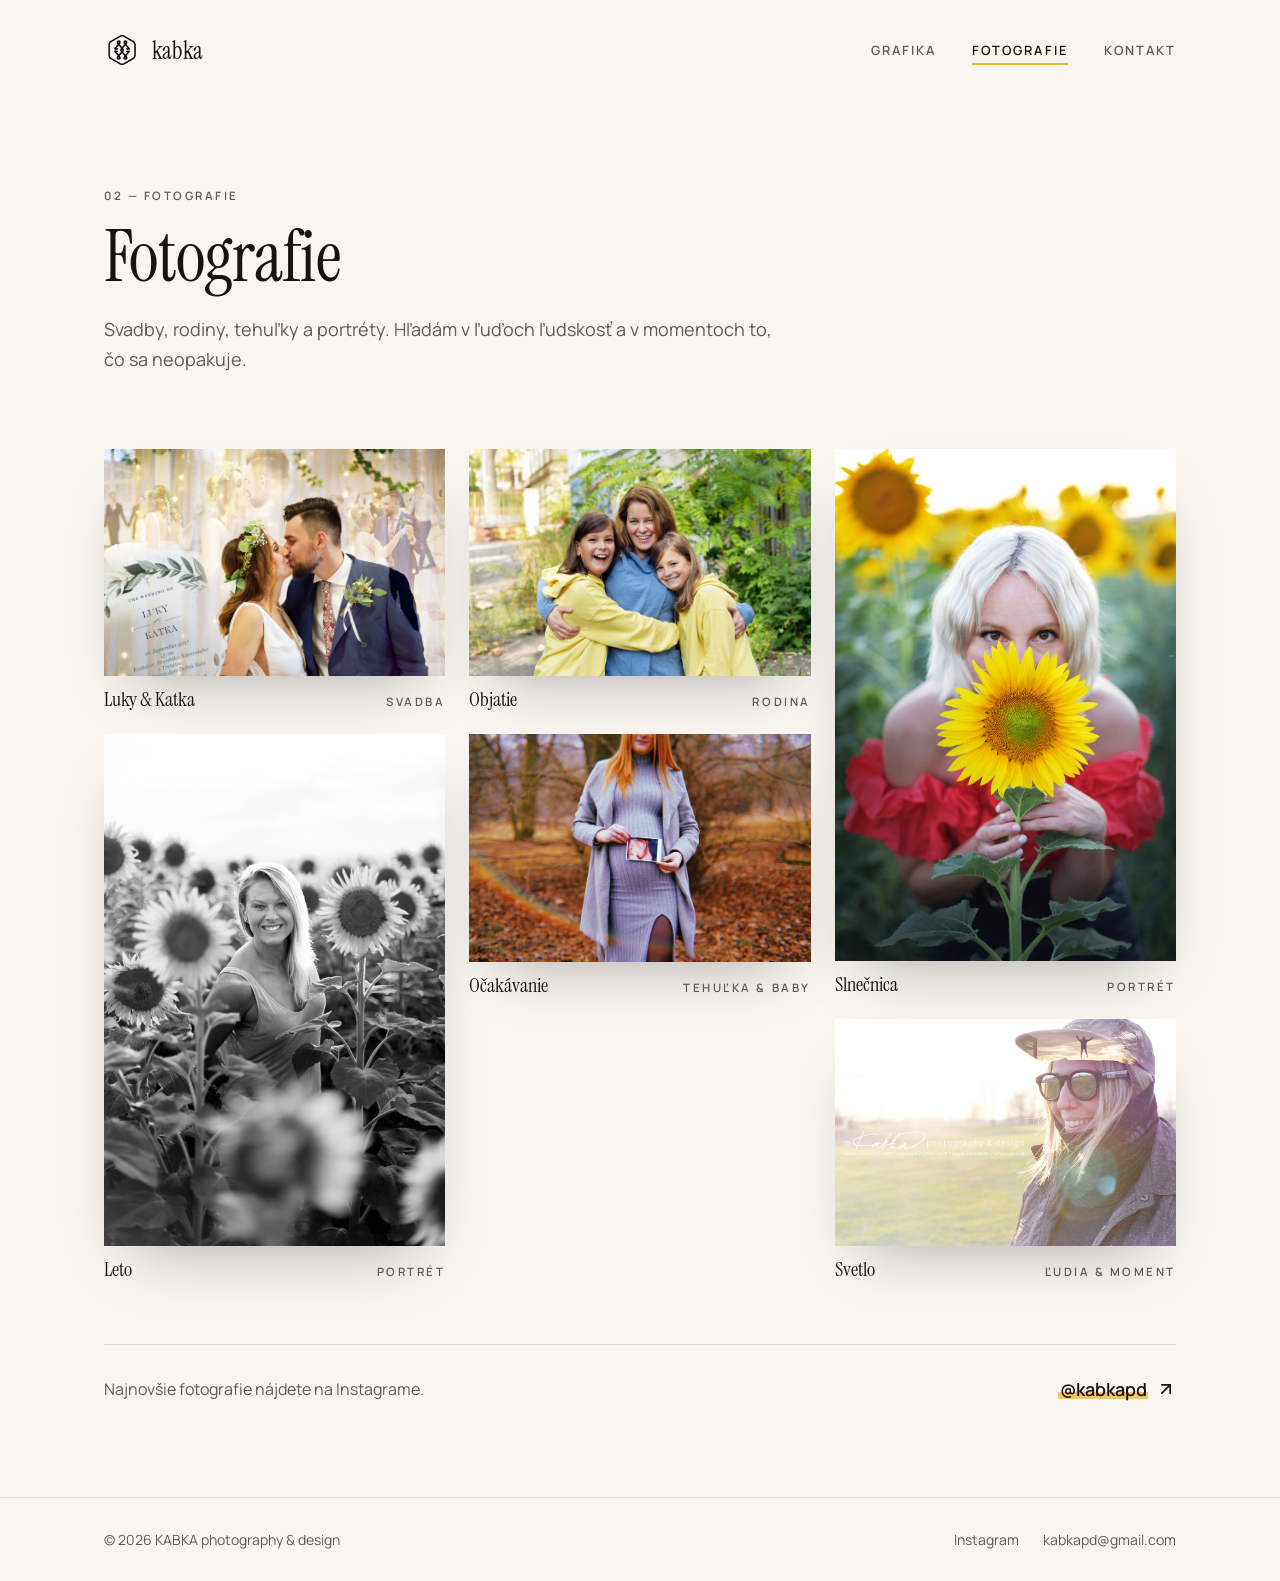
==== fotografie.html @ d6d92ea3 "Nová minimalistická stránka KABKA: úvod, Grafika, Fotografie, Kontakt" ====
<!DOCTYPE html>
<html lang="sk">
<head>
  <meta charset="utf-8">
  <meta name="viewport" content="width=device-width, initial-scale=1">
  <title>Fotografie – svadby, rodiny a portréty | KABKA</title>
  <meta name="description" content="Svadobné, rodinné, tehotenské a portrétne fotografie od KABKA – Bratislava a Trenčín.">
  <meta property="og:title" content="Fotografie | KABKA">
  <meta property="og:description" content="Svadby, rodiny, tehuľky a portréty – fotografie Kataríny Babálovej.">
  <meta property="og:type" content="website">
  <meta property="og:url" content="https://kabkapd.com/fotografie.html">
  <meta name="twitter:card" content="summary_large_image">
  <link rel="canonical" href="https://kabkapd.com/fotografie.html">
  <link rel="icon" type="image/png" href="/favicon.png">
  <link rel="preconnect" href="https://fonts.googleapis.com">
  <link rel="preconnect" href="https://fonts.gstatic.com" crossorigin>
  <link href="https://fonts.googleapis.com/css2?family=Instrument+Serif:ital@0;1&family=Manrope:wght@400;500;600;700&display=swap" rel="stylesheet">
  <link rel="stylesheet" href="/assets/css/site.css">
</head>
<body>
  <div class="page">
    <header class="wrap">
      <div class="site-header">
        <a class="brand" href="/" aria-label="KABKA – úvod">
          <img src="/assets/img/kabka-logo.png" alt="">
          <span class="word">kabka</span>
        </a>
        <nav class="site-nav">
          <a class="nav-link" href="/grafika.html">Grafika</a>
          <a class="nav-link" href="/fotografie.html" aria-current="page">Fotografie</a>
          <a class="nav-link" href="/kontakt.html">Kontakt</a>
        </nav>
      </div>
    </header>

    <main class="wrap">
      <header class="page-head fade-up">
        <p class="eyebrow">02 — Fotografie</p>
        <h1 class="display">Fotografie</h1>
        <p class="lead muted">
          Svadby, rodiny, tehuľky a portréty. Hľadám v ľuďoch ľudskosť a v momentoch to, čo sa
          neopakuje.
        </p>
      </header>

      <div class="work-grid">
        <figure style="animation-delay:0ms">
          <div class="photo-frame r-3-2">
            <img src="/assets/foto/01-svadba-luky-katka.jpg" alt="Novomanželia sa bozkávajú na svadbe" loading="lazy">
          </div>
          <figcaption>
            <span class="work-title">Luky &amp; Katka</span>
            <span class="eyebrow">Svadba</span>
          </figcaption>
        </figure>
        <figure style="animation-delay:80ms">
          <div class="photo-frame r-2-3">
            <img src="/assets/foto/02-leto-portret-cb.jpg" alt="Čiernobiely portrét ženy v slnečnicovom poli" loading="lazy">
          </div>
          <figcaption>
            <span class="work-title">Leto</span>
            <span class="eyebrow">Portrét</span>
          </figcaption>
        </figure>
        <figure style="animation-delay:160ms">
          <div class="photo-frame r-3-2">
            <img src="/assets/foto/03-rodina-objatie.jpg" alt="Mama objíma dve dcéry v žltých mikinách" loading="lazy">
          </div>
          <figcaption>
            <span class="work-title">Objatie</span>
            <span class="eyebrow">Rodina</span>
          </figcaption>
        </figure>
        <figure style="animation-delay:240ms">
          <div class="photo-frame r-3-2">
            <img src="/assets/foto/04-tehulka-ocakavanie.jpg" alt="Tehotná žena v jesennom lese drží fotku z ultrazvuku" loading="lazy">
          </div>
          <figcaption>
            <span class="work-title">Očakávanie</span>
            <span class="eyebrow">Tehuľka &amp; baby</span>
          </figcaption>
        </figure>
        <figure style="animation-delay:320ms">
          <div class="photo-frame r-2-3">
            <img src="/assets/foto/05-slnecnica-portret.jpg" alt="Portrét ženy so slnečnicou pred tvárou" loading="lazy">
          </div>
          <figcaption>
            <span class="work-title">Slnečnica</span>
            <span class="eyebrow">Portrét</span>
          </figcaption>
        </figure>
        <figure style="animation-delay:400ms">
          <div class="photo-frame r-3-2">
            <img src="/assets/foto/06-svetlo-portret.jpg" alt="Usmiata žena v slnečných okuliaroch pri západe slnka" loading="lazy">
          </div>
          <figcaption>
            <span class="work-title">Svetlo</span>
            <span class="eyebrow">Ľudia &amp; moment</span>
          </figcaption>
        </figure>
      </div>

      <div class="ig-note">
        <p>Najnovšie fotografie nájdete na Instagrame.</p>
        <a class="handle-link" href="https://www.instagram.com/kabkapd" target="_blank" rel="noreferrer">
          <span class="marker">@kabkapd</span>
          <svg viewBox="0 0 24 24" fill="none" stroke="currentColor" stroke-width="2" stroke-linecap="round" stroke-linejoin="round" aria-hidden="true"><path d="M7 7h10v10"/><path d="M7 17 17 7"/></svg>
        </a>
      </div>
    </main>

    <footer class="site-footer">
      <div class="wrap row">
        <p style="margin:0">© 2026 KABKA photography &amp; design</p>
        <div class="links">
          <a href="https://www.instagram.com/kabkapd" target="_blank" rel="noreferrer">Instagram</a>
          <a href="mailto:kabkapd@gmail.com">kabkapd@gmail.com</a>
        </div>
      </div>
    </footer>
  </div>
</body>
</html>
---- assets/css/site.css ----
/* KABKA – static site styles (GitHub Pages) */

:root {
  --paper: oklch(0.975 0.008 85);
  --ink: oklch(0.19 0.012 60);
  --muted: oklch(0.94 0.012 85);
  --muted-ink: oklch(0.47 0.015 60);
  --accent: oklch(0.8 0.15 82);
  --line: oklch(0.88 0.012 80);
  --shadow-photo: 0 30px 60px -30px color-mix(in oklab, var(--ink) 35%, transparent);
  --ease-soft: cubic-bezier(0.22, 1, 0.36, 1);
}

* {
  box-sizing: border-box;
}

html {
  scroll-behavior: smooth;
}

body {
  margin: 0;
  background: var(--paper);
  color: var(--ink);
  font-family: "Manrope", ui-sans-serif, system-ui, sans-serif;
  -webkit-font-smoothing: antialiased;
}

::selection {
  background: var(--accent);
  color: var(--ink);
}

a {
  color: inherit;
  text-decoration: none;
}

img {
  display: block;
  max-width: 100%;
}

.page {
  display: flex;
  min-height: 100vh;
  flex-direction: column;
}

main {
  flex: 1;
}

.wrap {
  width: 100%;
  max-width: 1152px;
  margin-inline: auto;
  padding-inline: 1.5rem;
}

@media (min-width: 768px) {
  .wrap {
    padding-inline: 2.5rem;
  }
}

/* ---------- type ---------- */

.display {
  font-family: "Instrument Serif", ui-serif, Georgia, serif;
  font-weight: 400;
  letter-spacing: -0.01em;
  line-height: 0.95;
}

.eyebrow {
  font-size: 0.72rem;
  font-weight: 600;
  letter-spacing: 0.22em;
  text-transform: uppercase;
  color: var(--muted-ink);
}

.lead {
  font-size: 1.125rem;
  line-height: 1.65;
}

.muted {
  color: var(--muted-ink);
}

.marker {
  background-image: linear-gradient(
    transparent 62%,
    color-mix(in oklab, var(--accent) 70%, transparent) 62%,
    color-mix(in oklab, var(--accent) 70%, transparent) 90%,
    transparent 90%
  );
  padding: 0 0.08em;
}

/* ---------- header ---------- */

.site-header {
  display: flex;
  align-items: center;
  justify-content: space-between;
  gap: 1rem;
  padding-block: 1.5rem;
}

@media (min-width: 768px) {
  .site-header {
    padding-block: 2rem;
  }
}

.brand {
  display: flex;
  align-items: center;
  gap: 0.75rem;
}

.brand img {
  height: 2.25rem;
  width: 2.25rem;
  object-fit: contain;
}

.brand .word {
  font-family: "Instrument Serif", ui-serif, Georgia, serif;
  font-size: 1.5rem;
  display: none;
}

@media (min-width: 640px) {
  .brand .word {
    display: inline;
  }
}

.site-nav {
  display: flex;
  align-items: center;
  gap: 1rem;
}

@media (min-width: 640px) {
  .site-nav {
    gap: 2.25rem;
  }
}

.nav-link {
  position: relative;
  font-size: 0.8rem;
  font-weight: 600;
  letter-spacing: 0.16em;
  text-transform: uppercase;
  color: var(--muted-ink);
  transition: color 0.3s var(--ease-soft);
}

.nav-link::after {
  content: "";
  position: absolute;
  left: 0;
  right: 0;
  bottom: -6px;
  height: 2px;
  background: var(--accent);
  transform: scaleX(0);
  transform-origin: left;
  transition: transform 0.4s var(--ease-soft);
}

.nav-link:hover,
.nav-link[aria-current="page"] {
  color: var(--ink);
}

.nav-link:hover::after,
.nav-link[aria-current="page"]::after {
  transform: scaleX(1);
}

/* ---------- photo frames ---------- */

.photo-frame {
  overflow: hidden;
  background: var(--muted);
  box-shadow: var(--shadow-photo);
}

.photo-frame img {
  width: 100%;
  height: 100%;
  object-fit: cover;
  transition: transform 1.2s var(--ease-soft);
}

.photo-frame:hover img {
  transform: scale(1.03);
}

.r-3-2 { aspect-ratio: 3 / 2; }
.r-2-3 { aspect-ratio: 2 / 3; }
.r-7-6 { aspect-ratio: 7 / 6; }
.r-5-7 { aspect-ratio: 5 / 7; }
.r-4-3 { aspect-ratio: 4 / 3; }
.r-square { aspect-ratio: 1 / 1; }

/* ---------- buttons ---------- */

.btn {
  display: inline-flex;
  align-items: center;
  justify-content: center;
  gap: 0.5rem;
  border-radius: 999px;
  padding: 0.875rem 1.75rem;
  font-size: 0.95rem;
  font-weight: 600;
  font-family: inherit;
  border: 1px solid transparent;
  transition: background 0.2s, border-color 0.2s, transform 0.2s;
}

.btn svg {
  width: 1.15rem;
  height: 1.15rem;
}

.btn-dark {
  background: var(--ink);
  color: var(--paper);
}

.btn-dark:hover {
  background: color-mix(in oklab, var(--ink) 88%, transparent);
}

.btn-outline {
  border-color: var(--line);
  color: var(--ink);
}

.btn-outline:hover {
  background: var(--muted);
}

/* ---------- hero ---------- */

.hero {
  display: grid;
  gap: 3rem;
  padding-top: 2rem;
  align-items: center;
}

@media (min-width: 768px) {
  .hero {
    grid-template-columns: 1.15fr 1fr;
    gap: 4rem;
    padding-top: 4rem;
  }
}

.hero h1 {
  margin: 1.5rem 0 0;
  font-size: clamp(4.5rem, 10vw, 9rem);
}

.hero .accent-dot {
  color: var(--accent);
}

.hero .sub {
  margin: 1.5rem 0 0;
  font-size: clamp(1.875rem, 4vw, 2.25rem);
  font-style: italic;
}

.hero .intro {
  margin-top: 2rem;
  max-width: 28rem;
}

.hero-actions {
  display: flex;
  flex-wrap: wrap;
  gap: 0.75rem;
  margin-top: 2.5rem;
}

.hero-photo {
  width: 100%;
  max-width: 24rem;
  margin-inline: auto;
}

@media (min-width: 768px) {
  .hero-photo {
    max-width: none;
  }
}

/* ---------- portfolio strip ---------- */

.strip {
  margin-top: 7rem;
}

@media (min-width: 768px) {
  .strip {
    margin-top: 9rem;
  }
}

.strip-head {
  display: flex;
  flex-direction: column;
  justify-content: space-between;
  gap: 1.5rem;
}

@media (min-width: 768px) {
  .strip-head {
    flex-direction: row;
    align-items: flex-end;
  }
}

.strip-head h2 {
  margin: 1rem 0 0;
  font-size: clamp(2.5rem, 6vw, 3.75rem);
}

.handle-link {
  display: inline-flex;
  flex-shrink: 0;
  align-items: center;
  gap: 0.5rem;
  font-size: 1.125rem;
  font-weight: 600;
}

.handle-link svg {
  width: 1.25rem;
  height: 1.25rem;
  transition: transform 0.3s var(--ease-soft);
}

.handle-link:hover svg {
  transform: translate(0.125rem, -0.125rem);
}

.strip-grid {
  display: grid;
  grid-template-columns: repeat(3, 1fr);
  gap: 0.75rem;
  margin-top: 2.5rem;
}

@media (min-width: 640px) {
  .strip-grid {
    gap: 1.25rem;
  }
}

/* ---------- cards ---------- */

.cards {
  display: grid;
  gap: 1px;
  background: var(--line);
  border: 1px solid var(--line);
  overflow: hidden;
  margin-top: 7rem;
}

@media (min-width: 640px) {
  .cards {
    grid-template-columns: repeat(3, 1fr);
  }
}

.card {
  display: flex;
  align-items: flex-end;
  justify-content: space-between;
  gap: 1rem;
  background: var(--paper);
  padding: 2rem;
  transition: background 0.2s;
}

.card:hover {
  background: var(--muted);
}

.card .card-title {
  font-size: 2.25rem;
}

.card .card-note {
  margin: 0.5rem 0 0;
  font-size: 0.875rem;
  color: var(--muted-ink);
}

.card svg {
  width: 1.5rem;
  height: 1.5rem;
  color: var(--muted-ink);
  transition: transform 0.3s var(--ease-soft), color 0.3s;
}

.card:hover svg {
  transform: translate(0, -0.25rem);
  color: var(--ink);
}

/* ---------- page header ---------- */

.page-head {
  max-width: 42rem;
  padding-bottom: 3.5rem;
  padding-top: 2rem;
}

@media (min-width: 768px) {
  .page-head {
    padding-top: 4rem;
  }
}

.page-head h1 {
  margin: 1.25rem 0 0;
  font-size: clamp(3.5rem, 8vw, 4.5rem);
}

.page-head p {
  margin-top: 1.5rem;
}

/* ---------- work grid ---------- */

.work-grid {
  columns: 1;
  gap: 1.5rem;
}

@media (min-width: 640px) {
  .work-grid {
    columns: 2;
  }
}

@media (min-width: 1024px) {
  .work-grid {
    columns: 3;
  }
}

.work-grid figure {
  break-inside: avoid;
  margin: 0 0 1.5rem;
  animation: fade-up 0.9s var(--ease-soft) both;
}

.work-grid figcaption {
  display: flex;
  align-items: baseline;
  justify-content: space-between;
  gap: 1rem;
  margin-top: 0.75rem;
}

.work-grid .work-title {
  font-family: "Instrument Serif", ui-serif, Georgia, serif;
  font-size: 1.25rem;
  line-height: 1.1;
}

/* ---------- instagram note ---------- */

.ig-note {
  display: flex;
  flex-direction: column;
  align-items: flex-start;
  justify-content: space-between;
  gap: 1rem;
  border-top: 1px solid var(--line);
  margin-top: 4rem;
  padding-top: 2rem;
}

@media (min-width: 640px) {
  .ig-note {
    flex-direction: row;
    align-items: center;
  }
}

.ig-note p {
  margin: 0;
  max-width: 28rem;
  color: var(--muted-ink);
}

/* ---------- contact ---------- */

.contact {
  display: grid;
  gap: 3.5rem;
  padding-top: 2rem;
}

@media (min-width: 768px) {
  .contact {
    grid-template-columns: 1.2fr 1fr;
    gap: 5rem;
    padding-top: 4rem;
  }
}

.contact h1 {
  margin: 1.25rem 0 0;
  font-size: clamp(3.5rem, 8vw, 4.5rem);
}

.contact-list {
  margin: 3rem 0 0;
  border-top: 1px solid var(--line);
  border-bottom: 1px solid var(--line);
}

.contact-row {
  display: flex;
  align-items: center;
  justify-content: space-between;
  gap: 1rem;
  padding-block: 1.25rem;
  border-bottom: 1px solid var(--line);
}

.contact-row:last-child {
  border-bottom: 0;
}

.contact-row .label {
  width: 7rem;
  flex-shrink: 0;
}

.contact-row .value {
  flex: 1;
  font-size: 1.125rem;
  font-weight: 600;
}

.contact-row svg {
  width: 1.25rem;
  height: 1.25rem;
  color: var(--muted-ink);
  transition: transform 0.3s var(--ease-soft), color 0.3s;
}

.contact-row:hover svg {
  transform: translate(0, -0.125rem);
  color: var(--ink);
}

.sign {
  margin-top: 2.5rem;
  font-size: 0.875rem;
  line-height: 1.6;
  color: var(--muted-ink);
}

.sign .name {
  font-weight: 600;
  color: var(--ink);
}

/* ---------- footer ---------- */

.site-footer {
  border-top: 1px solid var(--line);
  margin-top: 6rem;
  padding-block: 2rem;
}

.site-footer .row {
  display: flex;
  flex-direction: column;
  gap: 0.75rem;
  font-size: 0.875rem;
  color: var(--muted-ink);
}

@media (min-width: 640px) {
  .site-footer .row {
    flex-direction: row;
    align-items: center;
    justify-content: space-between;
  }
}

.site-footer .links {
  display: flex;
  gap: 1.5rem;
}

.site-footer a:hover {
  color: var(--ink);
}

/* ---------- animation ---------- */

.fade-up {
  animation: fade-up 0.9s var(--ease-soft) both;
}

@keyframes fade-up {
  from {
    opacity: 0;
    transform: translateY(14px);
  }
  to {
    opacity: 1;
    transform: translateY(0);
  }
}

@media (prefers-reduced-motion: reduce) {
  .fade-up,
  .work-grid figure {
    animation: none;
  }
  .photo-frame img,
  .card svg,
  .handle-link svg {
    transition: none;
  }
}
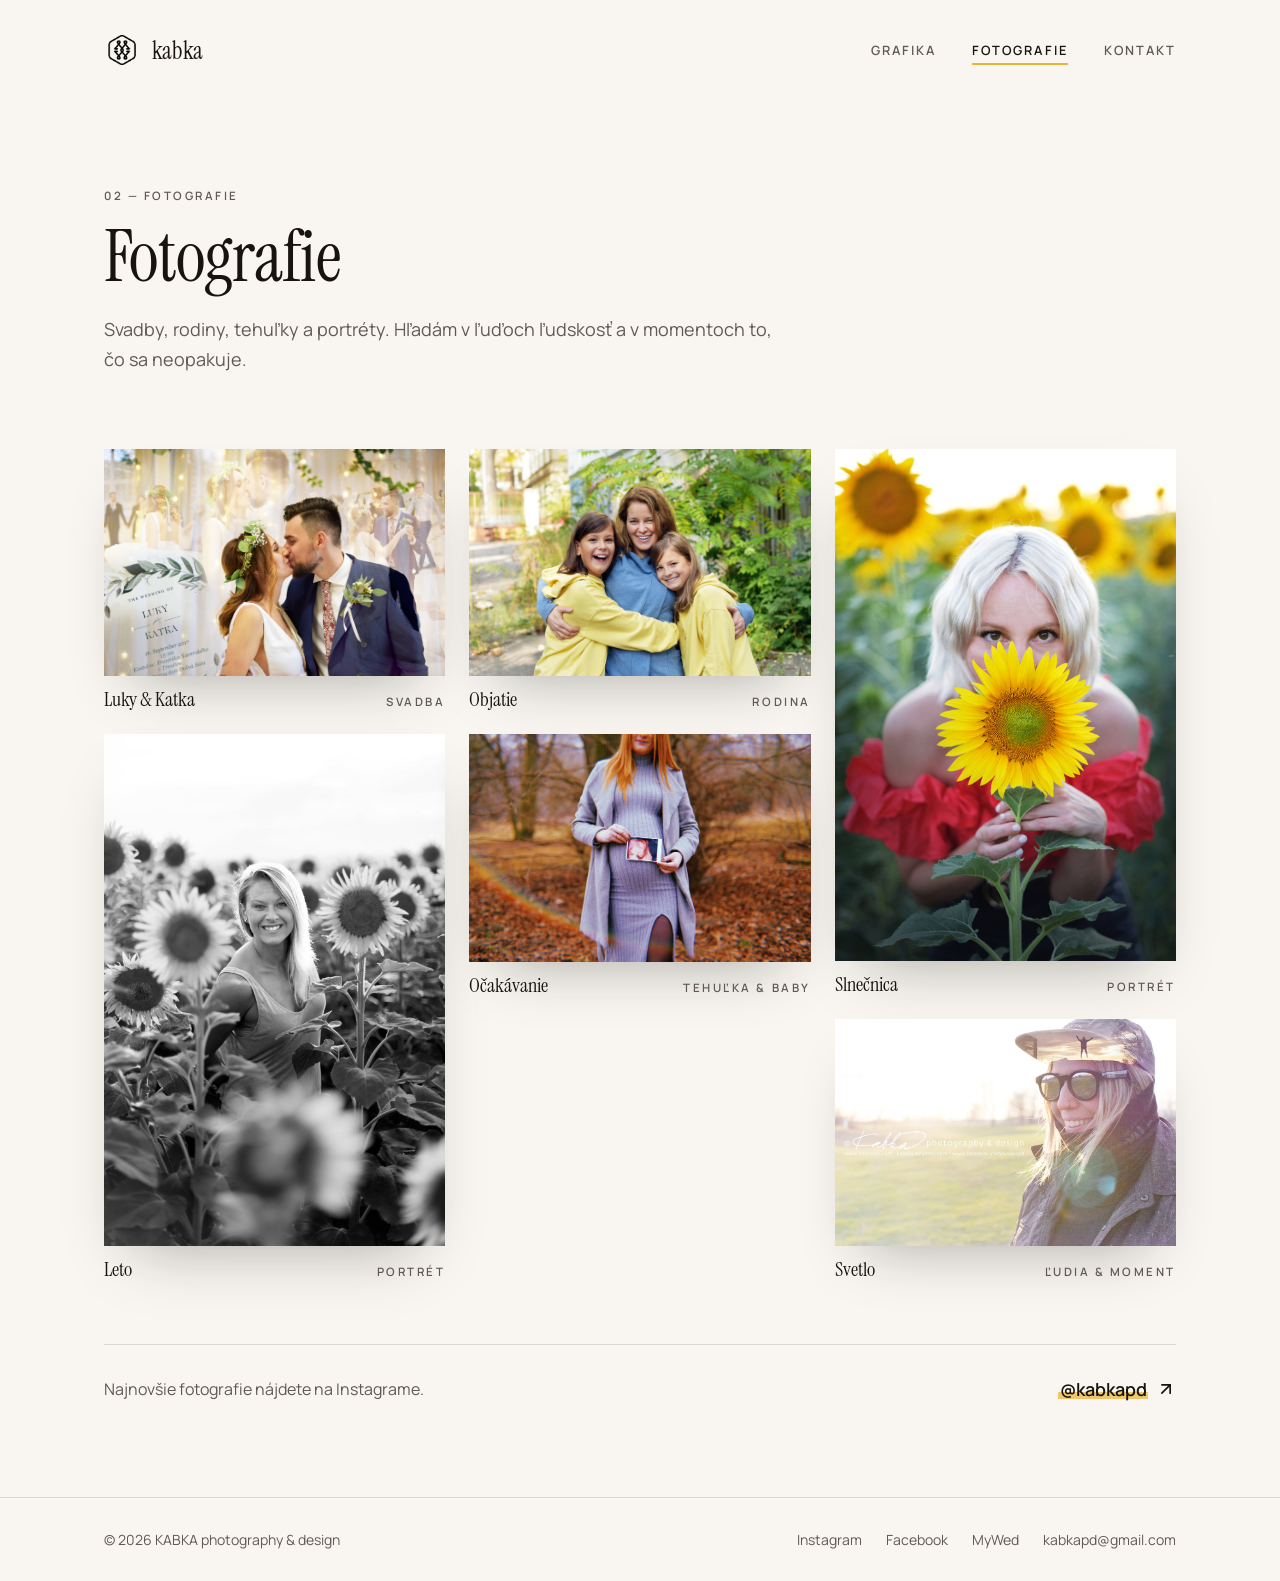
==== commit 6524d57e: "Nová minimalistická stránka KABKA: úvod, Grafika, Fotografie, Kontakt" ====
--- a/fotografie.html
+++ b/fotografie.html
@@ -114,6 +114,8 @@
         <p style="margin:0">© 2026 KABKA photography &amp; design</p>
         <div class="links">
           <a href="https://www.instagram.com/kabkapd" target="_blank" rel="noreferrer">Instagram</a>
+          <a href="https://www.facebook.com/kabkapd" target="_blank" rel="noreferrer">Facebook</a>
+          <a href="https://mywed.com/cs/photographer/kabkapd/" target="_blank" rel="noreferrer">MyWed</a>
           <a href="mailto:kabkapd@gmail.com">kabkapd@gmail.com</a>
         </div>
       </div>
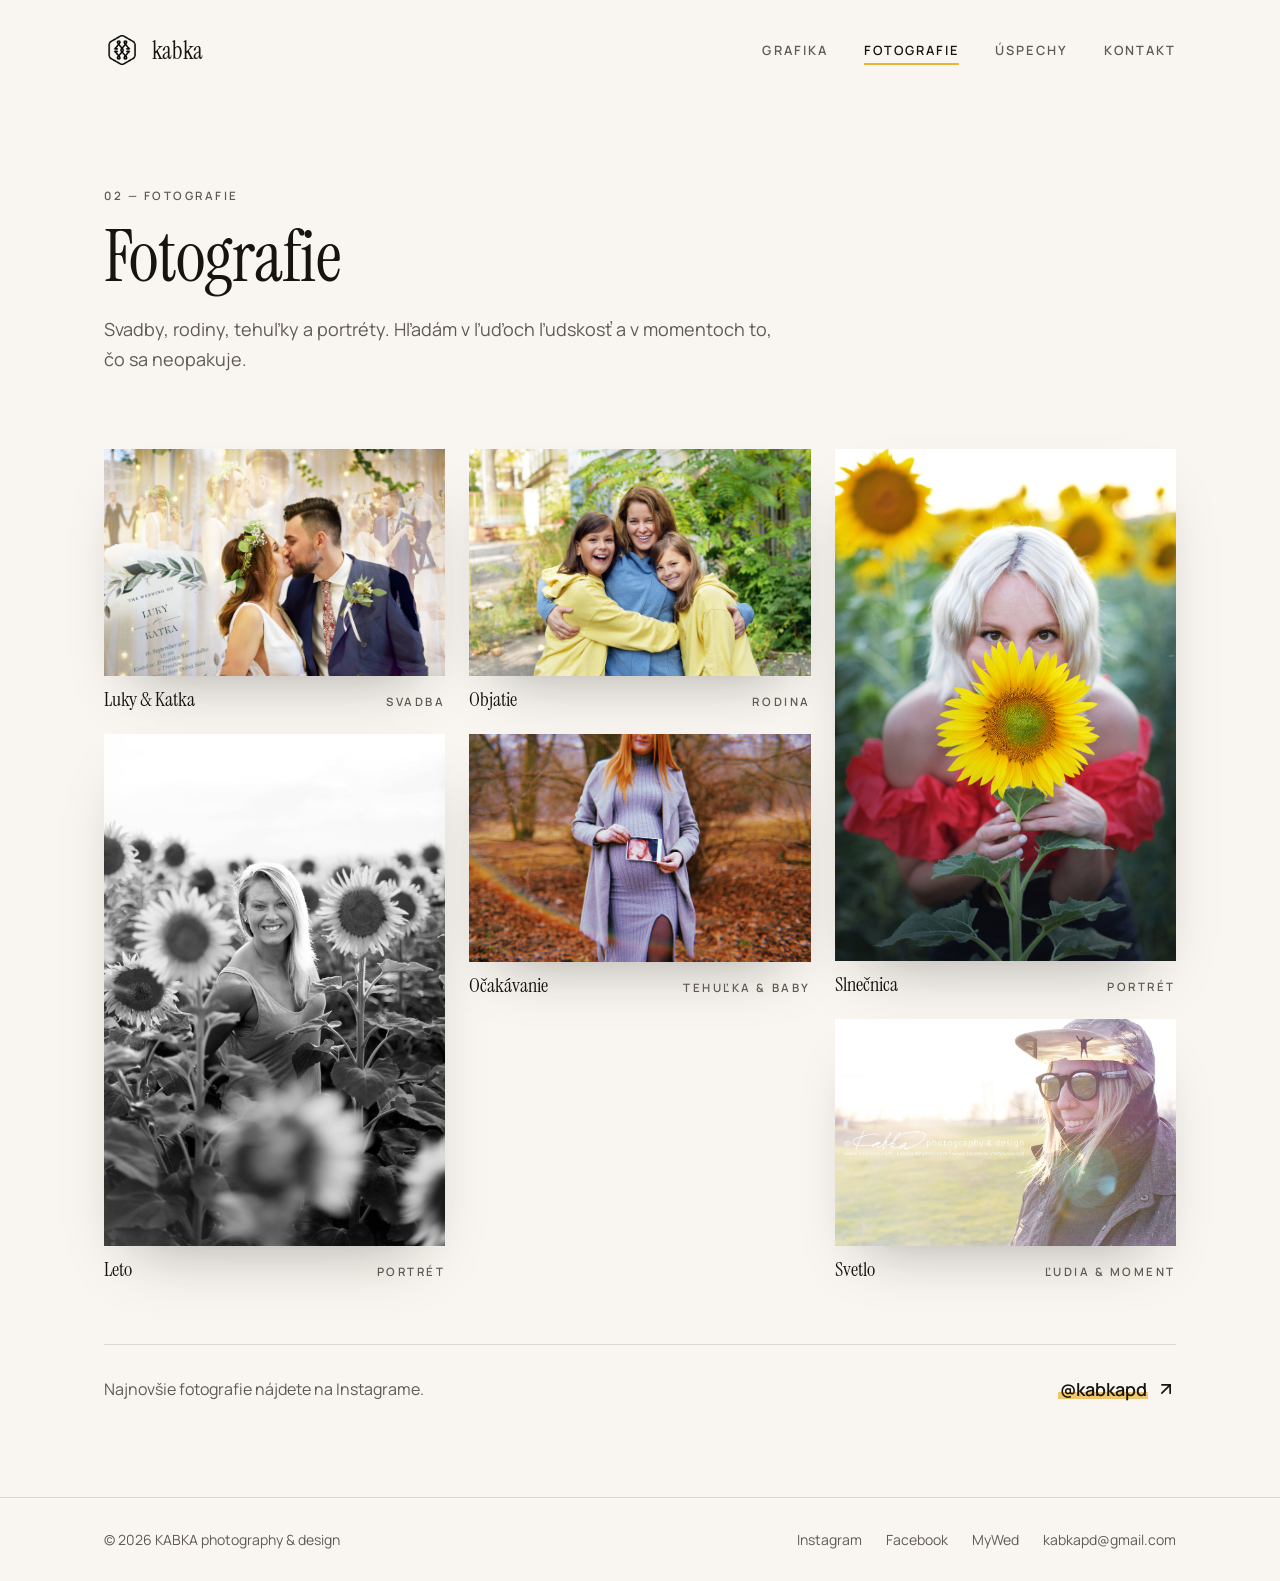
==== commit 92f4bee6: "KABKA: úvod, Grafika, Fotografie, Úspechy, Kontakt" ====
--- a/fotografie.html
+++ b/fotografie.html
@@ -28,6 +28,7 @@
         <nav class="site-nav">
           <a class="nav-link" href="/grafika.html">Grafika</a>
           <a class="nav-link" href="/fotografie.html" aria-current="page">Fotografie</a>
+          <a class="nav-link" href="/uspechy.html">Úspechy</a>
           <a class="nav-link" href="/kontakt.html">Kontakt</a>
         </nav>
       </div>
--- a/assets/css/site.css
+++ b/assets/css/site.css
@@ -124,6 +124,7 @@
 }
 
 .brand img {
+  flex-shrink: 0;
   height: 2.25rem;
   width: 2.25rem;
   object-fit: contain;
@@ -161,6 +162,26 @@
   text-transform: uppercase;
   color: var(--muted-ink);
   transition: color 0.3s var(--ease-soft);
+}
+
+@media (max-width: 639px) {
+  .site-nav {
+    gap: 0.75rem;
+  }
+  .nav-link {
+    font-size: 0.68rem;
+    letter-spacing: 0.08em;
+  }
+}
+
+@media (max-width: 359px) {
+  .site-nav {
+    gap: 0.5rem;
+  }
+  .nav-link {
+    font-size: 0.62rem;
+    letter-spacing: 0.04em;
+  }
 }
 
 .nav-link::after {
@@ -383,7 +404,13 @@
 
 @media (min-width: 640px) {
   .cards {
-    grid-template-columns: repeat(3, 1fr);
+    grid-template-columns: repeat(2, 1fr);
+  }
+}
+
+@media (min-width: 1024px) {
+  .cards {
+    grid-template-columns: repeat(4, 1fr);
   }
 }
 
@@ -586,6 +613,103 @@
   color: var(--ink);
 }
 
+/* ---------- úspechy ---------- */
+
+.ach-list {
+  list-style: none;
+  margin: 0;
+  padding: 0;
+  border-top: 1px solid var(--line);
+}
+
+.ach {
+  display: grid;
+  gap: 1.5rem;
+  padding-block: 2.5rem;
+  border-bottom: 1px solid var(--line);
+  animation: fade-up 0.9s var(--ease-soft) both;
+}
+
+@media (min-width: 640px) {
+  .ach {
+    grid-template-columns: 12rem 1fr;
+  }
+}
+
+@media (min-width: 768px) {
+  .ach {
+    grid-template-columns: 6rem 14rem 1fr;
+    gap: 2.5rem;
+  }
+}
+
+.ach-year {
+  display: none;
+  margin: 0;
+  font-size: 2.25rem;
+}
+
+@media (min-width: 768px) {
+  .ach-year {
+    display: block;
+  }
+  .ach-year-inline {
+    display: none;
+  }
+}
+
+.ach-img {
+  width: 100%;
+  max-width: 20rem;
+  align-self: start;
+}
+
+@media (min-width: 640px) {
+  .ach-img {
+    max-width: none;
+  }
+}
+
+.ach-img img {
+  height: auto;
+}
+
+.ach .eyebrow {
+  margin: 0;
+}
+
+.ach h2 {
+  margin: 0.75rem 0 0;
+  font-size: clamp(1.875rem, 4vw, 2.25rem);
+}
+
+.ach p.muted {
+  margin: 1rem 0 0;
+  max-width: 36rem;
+  line-height: 1.65;
+}
+
+.ach-links {
+  display: flex;
+  flex-wrap: wrap;
+  gap: 0.5rem 1.5rem;
+  margin-top: 1.25rem;
+}
+
+.ach-links a {
+  display: inline-flex;
+  align-items: center;
+  gap: 0.375rem;
+  font-size: 0.875rem;
+  font-weight: 600;
+}
+
+.ach-links svg {
+  width: 1rem;
+  height: 1rem;
+  color: var(--muted-ink);
+}
+
 /* ---------- footer ---------- */
 
 .site-footer {
@@ -612,7 +736,8 @@
 
 .site-footer .links {
   display: flex;
-  gap: 1.5rem;
+  flex-wrap: wrap;
+  gap: 0.5rem 1.5rem;
 }
 
 .site-footer a:hover {
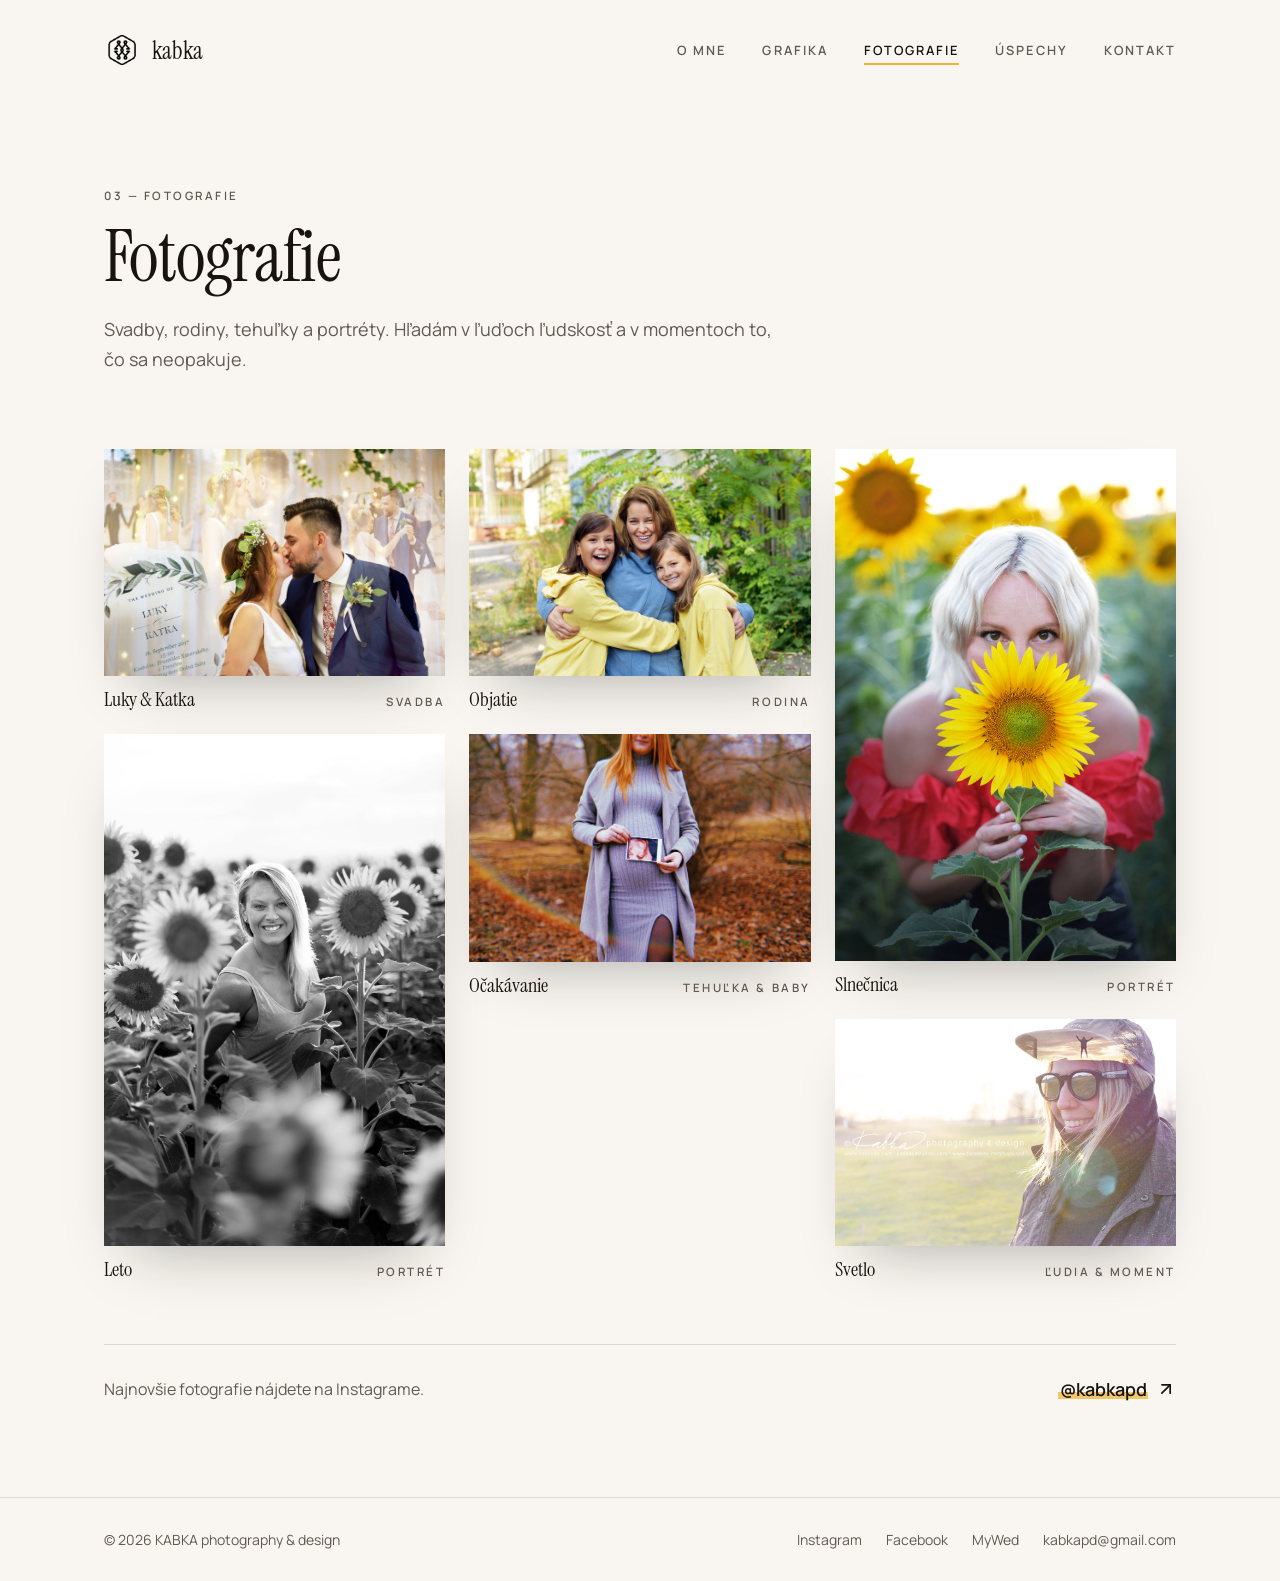
==== commit ac7b541e: "KABKA: úvod, O mne, Grafika, Fotografie, Úspechy, Kontakt" ====
--- a/fotografie.html
+++ b/fotografie.html
@@ -26,6 +26,7 @@
           <span class="word">kabka</span>
         </a>
         <nav class="site-nav">
+          <a class="nav-link" href="/niecomne.html">O mne</a>
           <a class="nav-link" href="/grafika.html">Grafika</a>
           <a class="nav-link" href="/fotografie.html" aria-current="page">Fotografie</a>
           <a class="nav-link" href="/uspechy.html">Úspechy</a>
@@ -36,7 +37,7 @@
 
     <main class="wrap">
       <header class="page-head fade-up">
-        <p class="eyebrow">02 — Fotografie</p>
+        <p class="eyebrow">03 — Fotografie</p>
         <h1 class="display">Fotografie</h1>
         <p class="lead muted">
           Svadby, rodiny, tehuľky a portréty. Hľadám v ľuďoch ľudskosť a v momentoch to, čo sa
--- a/assets/css/site.css
+++ b/assets/css/site.css
@@ -105,9 +105,10 @@
 
 .site-header {
   display: flex;
+  flex-wrap: wrap;
   align-items: center;
   justify-content: space-between;
-  gap: 1rem;
+  gap: 1.25rem 1rem;
   padding-block: 1.5rem;
 }
 
@@ -133,13 +134,6 @@
 .brand .word {
   font-family: "Instrument Serif", ui-serif, Georgia, serif;
   font-size: 1.5rem;
-  display: none;
-}
-
-@media (min-width: 640px) {
-  .brand .word {
-    display: inline;
-  }
 }
 
 .site-nav {
@@ -166,7 +160,11 @@
 
 @media (max-width: 639px) {
   .site-nav {
-    gap: 0.75rem;
+    order: 3;
+    width: 100%;
+    justify-content: space-between;
+    gap: 0.5rem;
+    white-space: nowrap;
   }
   .nav-link {
     font-size: 0.68rem;
@@ -772,3 +770,76 @@
     transition: none;
   }
 }
+
+/* ---------- niečo o mne ---------- */
+
+.text-link {
+  color: var(--ink);
+  font-weight: 600;
+  text-underline-offset: 4px;
+}
+
+.text-link:hover {
+  text-decoration: underline;
+}
+
+.about {
+  display: grid;
+  gap: 3.5rem;
+}
+
+@media (min-width: 768px) {
+  .about {
+    grid-template-columns: 1.15fr 1fr;
+    gap: 5rem;
+  }
+}
+
+.about-intro {
+  margin: 0;
+  font-size: clamp(1.9rem, 4vw, 2.5rem);
+  line-height: 1.1;
+}
+
+.about-text p {
+  max-width: 36rem;
+  line-height: 1.7;
+  color: var(--muted-ink);
+}
+
+.about-text p.about-intro {
+  color: var(--ink);
+}
+
+.about-sign {
+  margin-top: 2rem;
+  font-family: "Instrument Serif", ui-serif, Georgia, serif;
+  font-style: italic;
+  font-size: 1.25rem;
+  color: var(--ink) !important;
+}
+
+.about-video {
+  align-self: start;
+}
+
+.about-video .frame {
+  aspect-ratio: 16 / 9;
+}
+
+.about-video iframe {
+  display: block;
+  width: 100%;
+  height: 100%;
+  border: 0;
+}
+
+.about-video .caption {
+  margin-top: 0.75rem;
+  font-size: 0.875rem;
+  color: var(--muted-ink);
+}
+
+.about-video .btn {
+  margin-top: 2.5rem;
+}
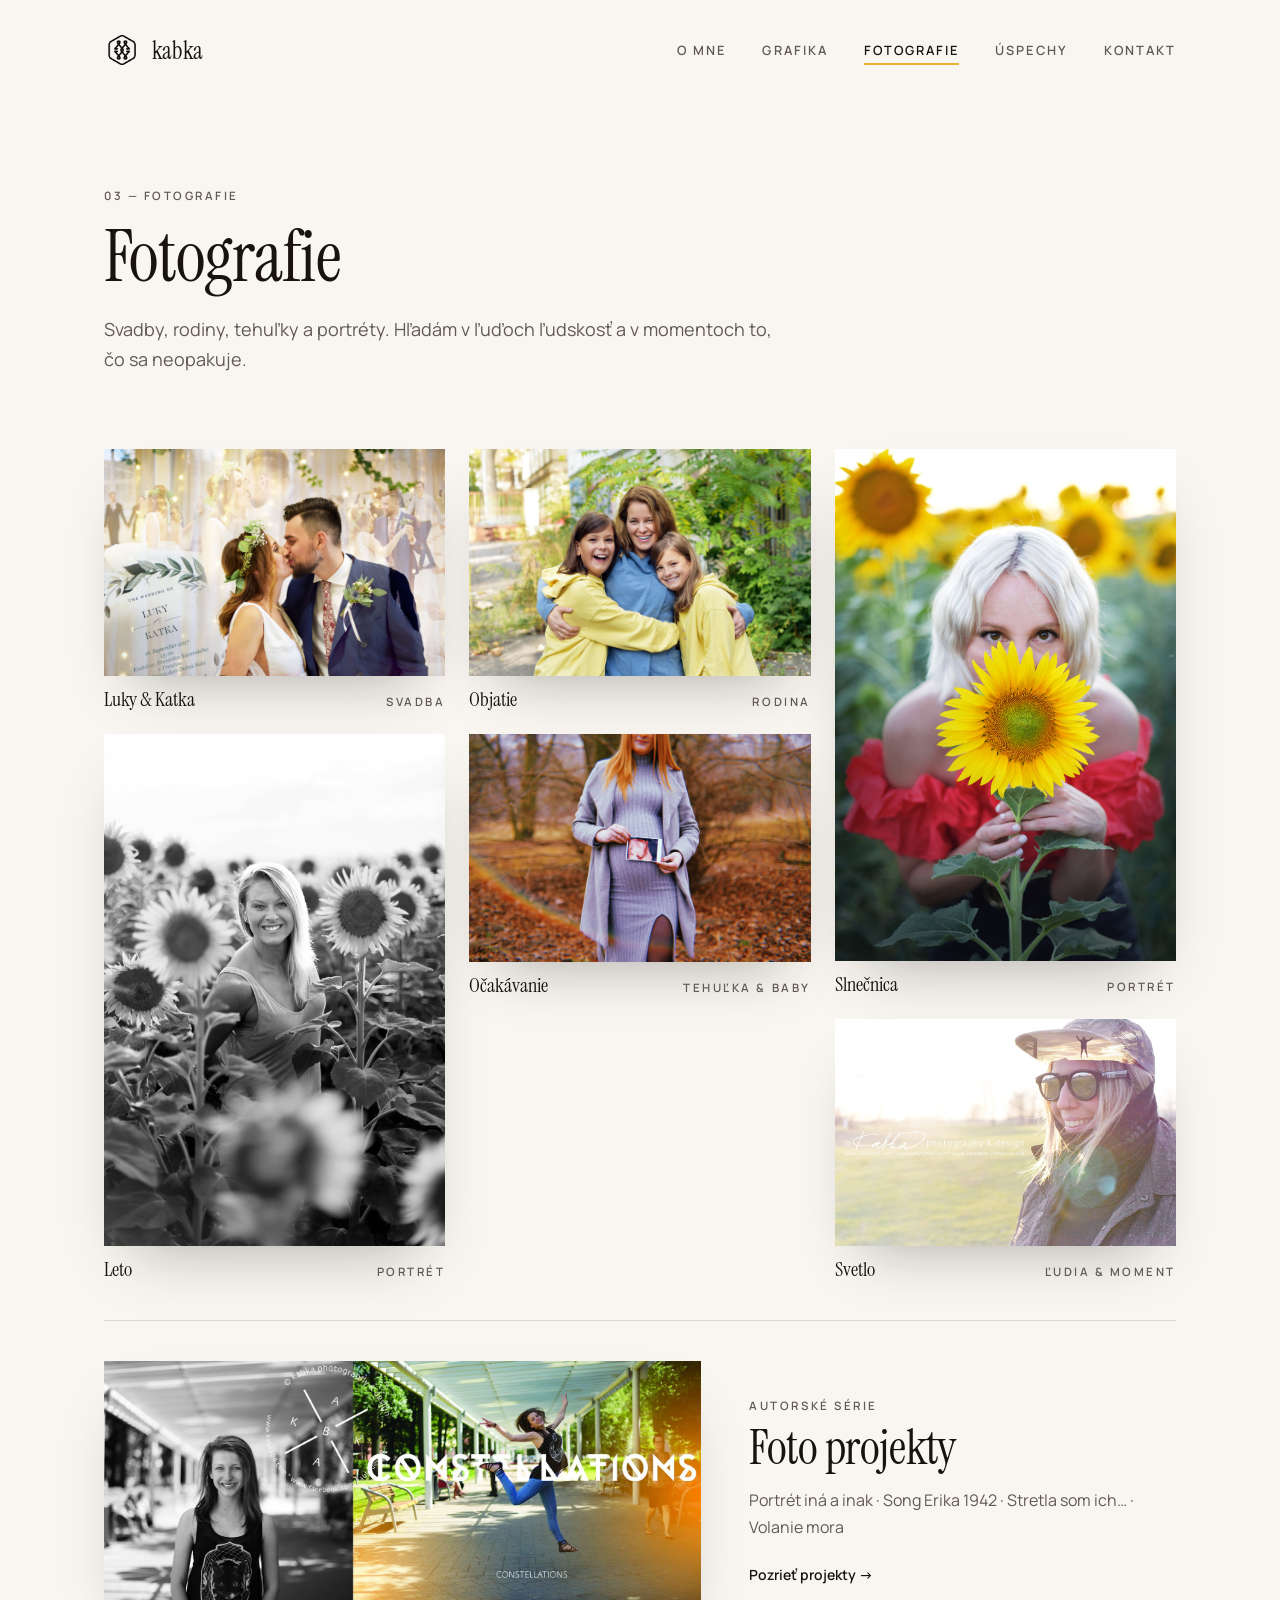
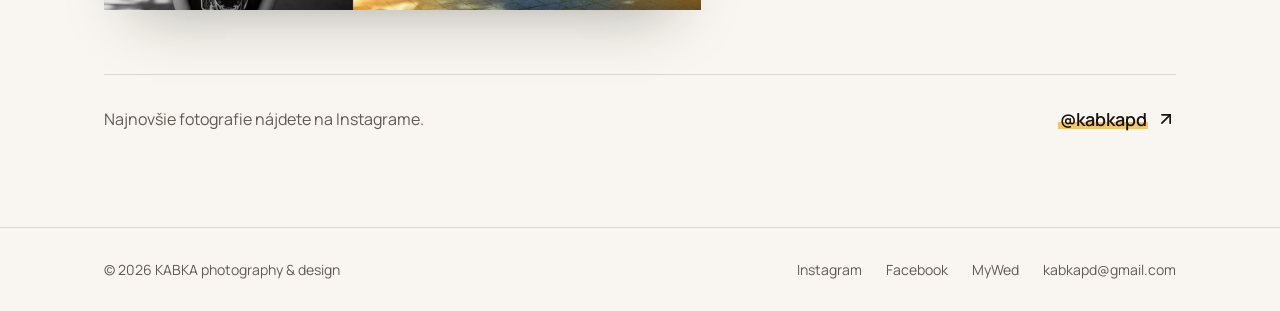
==== commit 524e4415: "KABKA: úvod, O mne, Grafika, Fotografie, Foto projekty, Úspechy, Kontakt" ====
--- a/fotografie.html
+++ b/fotografie.html
@@ -102,6 +102,18 @@
         </figure>
       </div>
 
+      <a class="project-promo" href="/foto-projekt.html">
+        <div class="photo-frame r-12-5">
+          <img src="/assets/projekty/ina-a-inak-01.jpg" alt="Čiernobiely portrét a farebný skok v parku s nápisom Constellations" loading="lazy">
+        </div>
+        <div>
+          <p class="eyebrow">Autorské série</p>
+          <p class="display title">Foto projekty</p>
+          <p class="muted">Portrét iná a inak · Song Erika 1942 · Stretla som ich… · Volanie mora</p>
+          <span class="more">Pozrieť projekty →</span>
+        </div>
+      </a>
+
       <div class="ig-note">
         <p>Najnovšie fotografie nájdete na Instagrame.</p>
         <a class="handle-link" href="https://www.instagram.com/kabkapd" target="_blank" rel="noreferrer">
--- a/assets/css/site.css
+++ b/assets/css/site.css
@@ -843,3 +843,107 @@
 .about-video .btn {
   margin-top: 2.5rem;
 }
+
+/* ---------- foto projekty ---------- */
+
+.r-12-5 { aspect-ratio: 12 / 5; }
+
+.back-link:hover {
+  color: var(--ink);
+}
+
+.project {
+  margin-top: 3.5rem;
+  padding-top: 2.5rem;
+  border-top: 1px solid var(--line);
+}
+
+@media (min-width: 768px) {
+  .project {
+    margin-top: 5rem;
+  }
+}
+
+.project-head {
+  display: grid;
+  gap: 1.5rem;
+}
+
+@media (min-width: 768px) {
+  .project-head {
+    grid-template-columns: 1fr 1.6fr;
+    gap: 4rem;
+  }
+  .project-head > p {
+    padding-top: 1.75rem;
+  }
+}
+
+.project-head h2 {
+  margin: 0.75rem 0 0;
+  font-size: clamp(2.25rem, 5vw, 3rem);
+}
+
+.project-head > p {
+  margin: 0;
+  max-width: 42rem;
+  line-height: 1.7;
+}
+
+.project-grid {
+  display: grid;
+  gap: 1.25rem;
+  margin-top: 2.5rem;
+}
+
+.project-grid a {
+  display: block;
+}
+
+@media (min-width: 640px) {
+  .project-grid {
+    grid-template-columns: repeat(2, 1fr);
+  }
+}
+
+@media (min-width: 1024px) {
+  .project-grid.cols-3 {
+    grid-template-columns: repeat(3, 1fr);
+  }
+}
+
+.project-promo {
+  display: grid;
+  align-items: center;
+  gap: 1.5rem;
+  margin-top: 2.5rem;
+  padding-top: 2.5rem;
+  border-top: 1px solid var(--line);
+}
+
+@media (min-width: 640px) {
+  .project-promo {
+    grid-template-columns: 1.4fr 1fr;
+    gap: 3rem;
+  }
+}
+
+.project-promo .title {
+  margin: 0.75rem 0 0;
+  font-size: clamp(2.25rem, 5vw, 3rem);
+}
+
+.project-promo .muted {
+  line-height: 1.7;
+}
+
+.project-promo .more {
+  display: inline-block;
+  margin-top: 0.5rem;
+  font-size: 0.875rem;
+  font-weight: 600;
+}
+
+.project-promo:hover .more {
+  text-decoration: underline;
+}
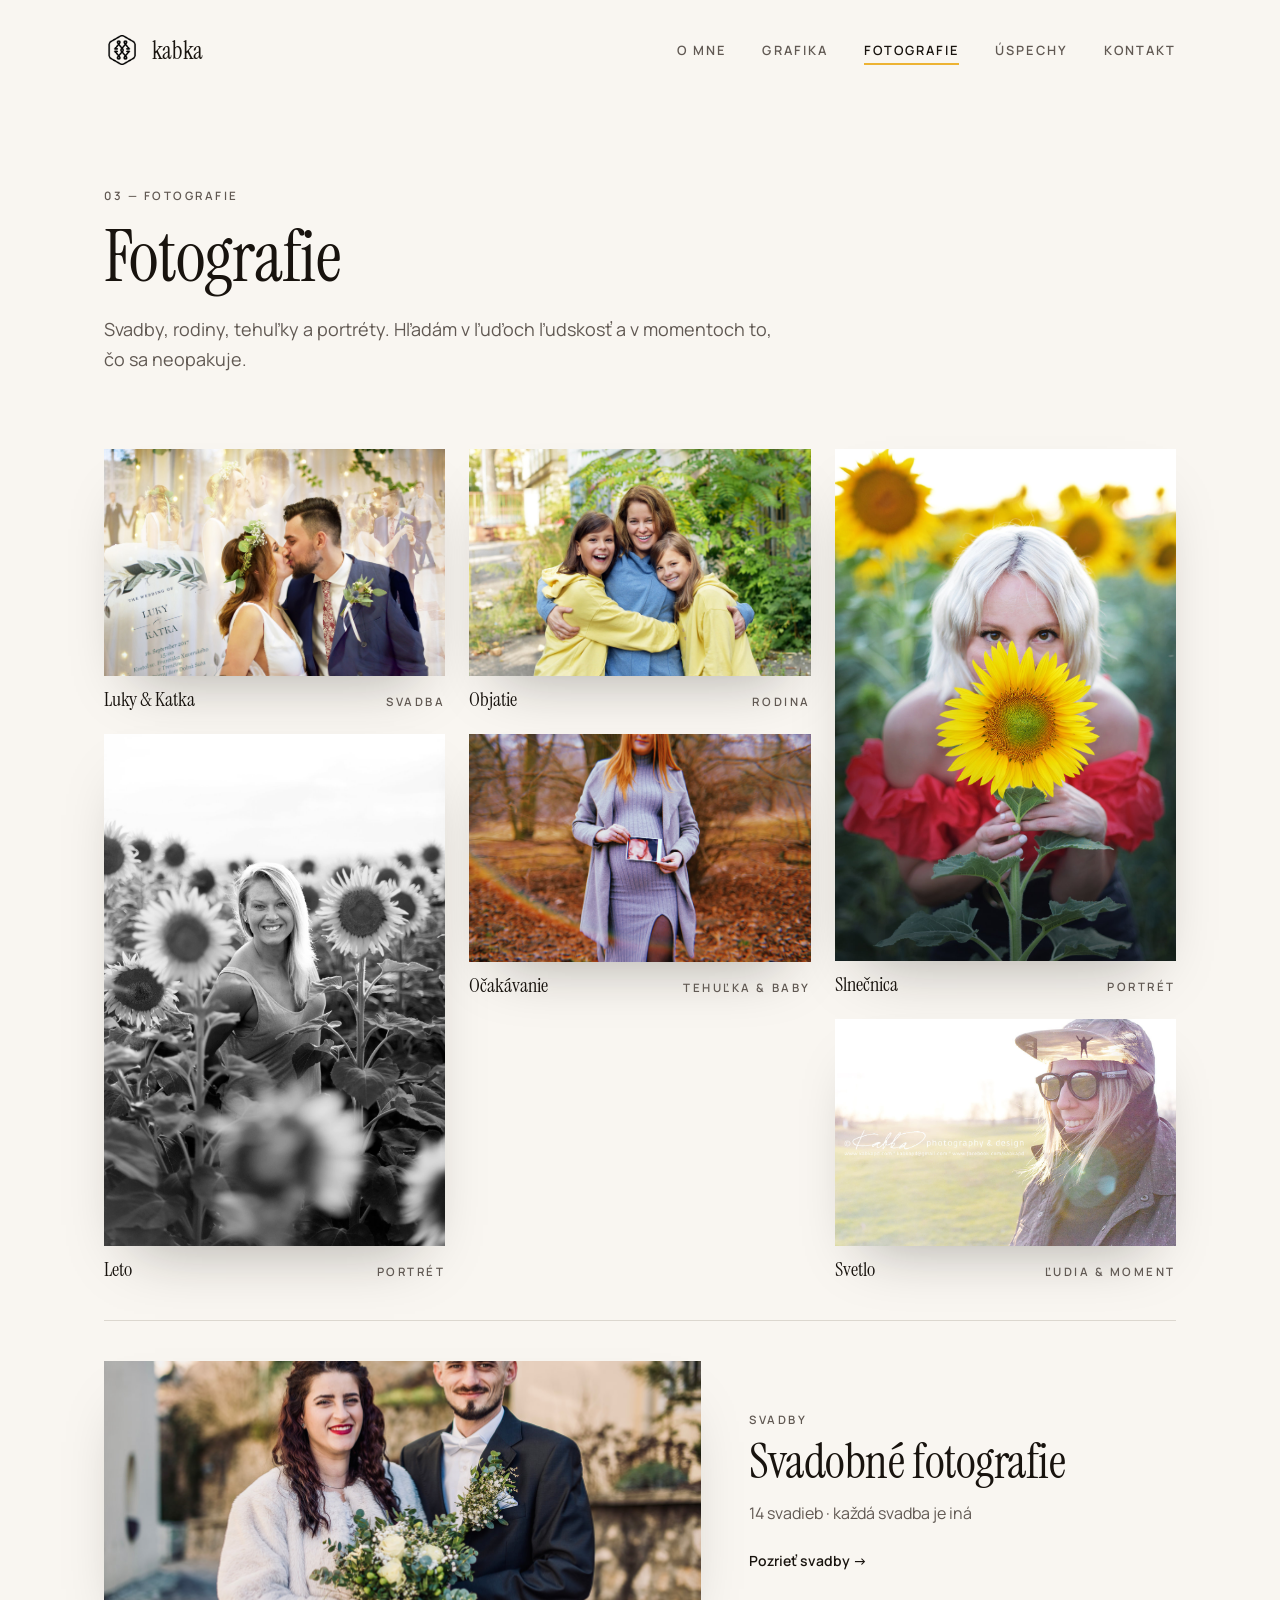
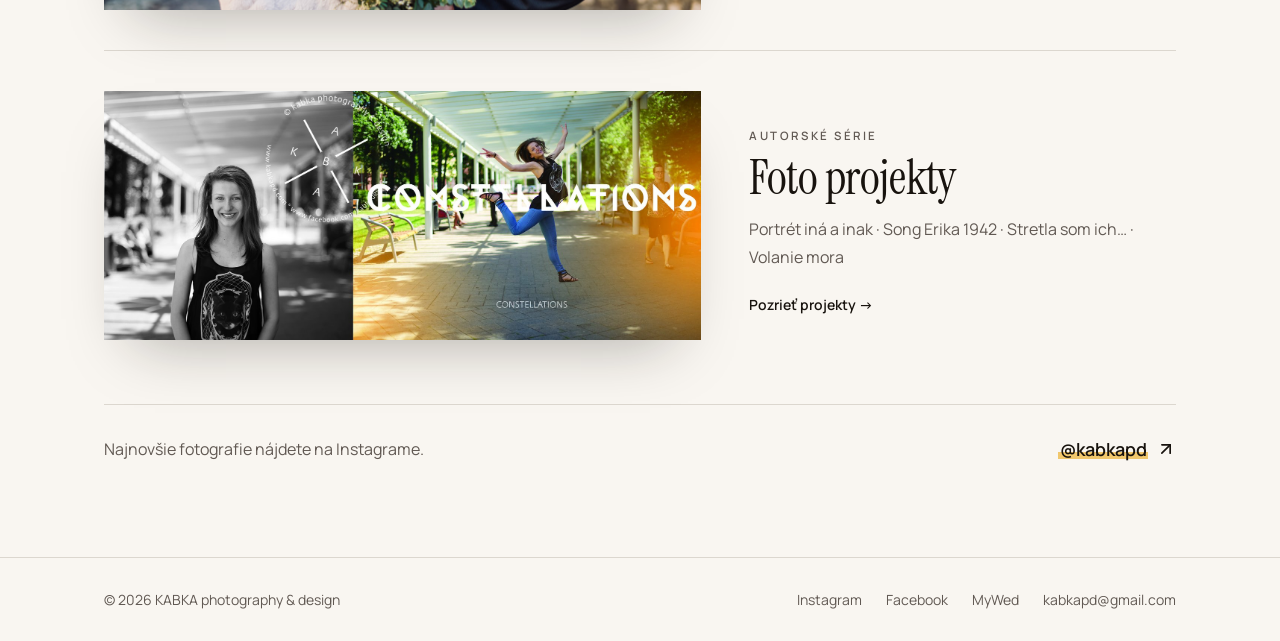
==== commit bc261301: "KABKA: úvod, O mne, Grafika, Fotografie, Foto projekty, Úspechy, Kontakt" ====
--- a/fotografie.html
+++ b/fotografie.html
@@ -102,6 +102,18 @@
         </figure>
       </div>
 
+      <a class="project-promo" href="/svadobne.html">
+        <div class="photo-frame r-12-5">
+          <img src="/assets/svadby/svadba-01.jpg" alt="Svadobná fotografia – Martina &amp; Samuel" loading="lazy">
+        </div>
+        <div>
+          <p class="eyebrow">Svadby</p>
+          <p class="display title">Svadobné fotografie</p>
+          <p class="muted">14 svadieb · každá svadba je iná</p>
+          <span class="more">Pozrieť svadby →</span>
+        </div>
+      </a>
+
       <a class="project-promo" href="/foto-projekt.html">
         <div class="photo-frame r-12-5">
           <img src="/assets/projekty/ina-a-inak-01.jpg" alt="Čiernobiely portrét a farebný skok v parku s nápisom Constellations" loading="lazy">
